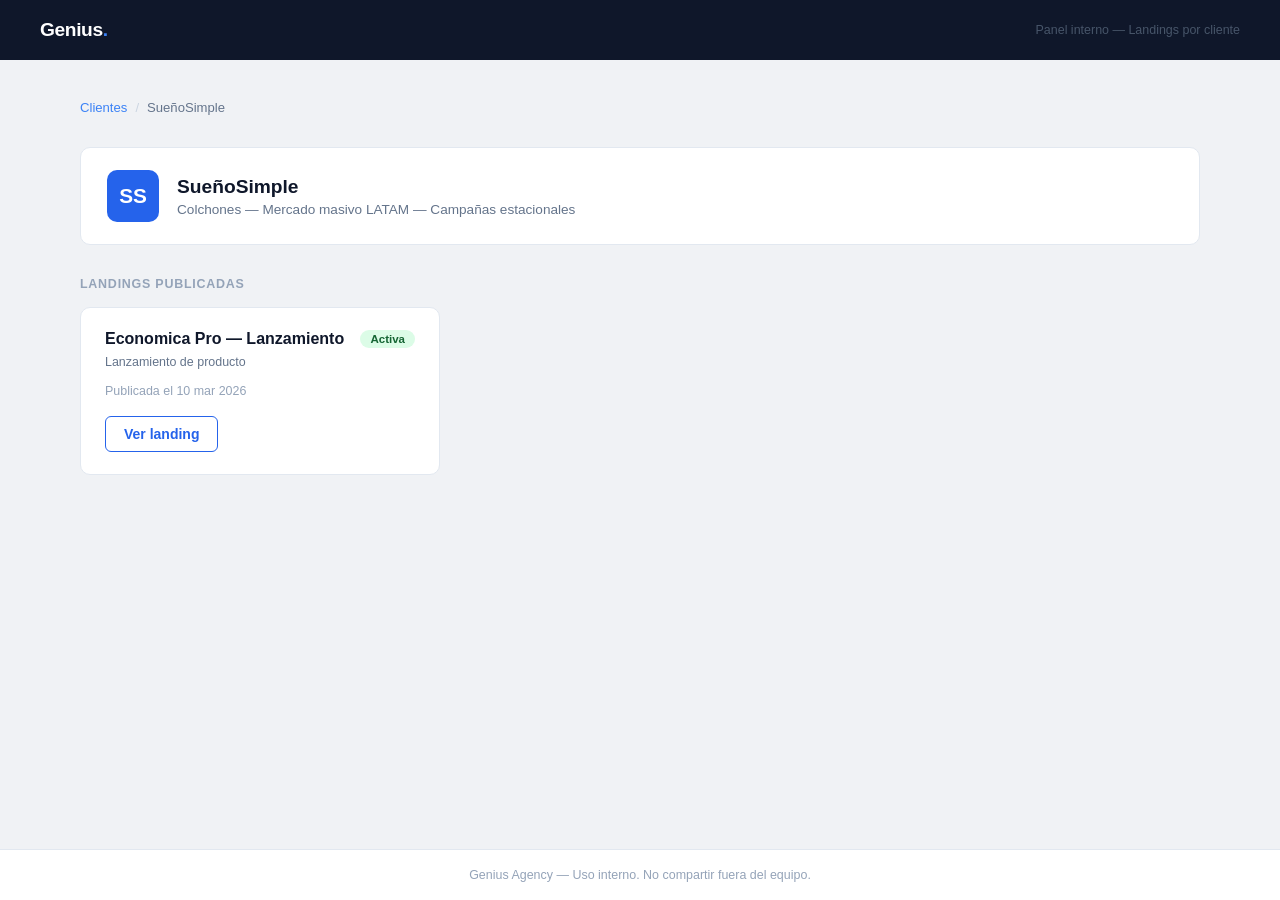
==== suenosimple/index.html @ f40a0f2b "Initial commit" ====
<!DOCTYPE html>
<html lang="es">
<head>
  <meta charset="UTF-8">
  <meta name="viewport" content="width=device-width, initial-scale=1.0">
  <title>SueñoSimple — Landings | Genius</title>
  <link rel="stylesheet" href="../css/styles.css">
</head>
<body>

  <header class="site-header">
    <a href="../index.html" class="brand">Genius<span>.</span></a>
    <span class="header-meta">Panel interno — Landings por cliente</span>
  </header>

  <main>
    <nav class="breadcrumb">
      <a href="../index.html">Clientes</a>
      <span class="sep">/</span>
      <span>SueñoSimple</span>
    </nav>

    <div class="client-info">
      <div class="client-info-avatar av-blue">SS</div>
      <div class="client-info-text">
        <h2>SueñoSimple</h2>
        <p>Colchones &mdash; Mercado masivo LATAM &mdash; Campañas estacionales</p>
      </div>
    </div>

    <p class="section-label">Landings publicadas</p>

    <div class="landing-grid">

      <div class="landing-card">
        <div class="landing-card-top">
          <div>
            <h3>Economica Pro — Lanzamiento</h3>
            <span class="landing-type">Lanzamiento de producto</span>
          </div>
          <span class="badge badge-active">Activa</span>
        </div>
        <p class="landing-date">Publicada el 10 mar 2026</p>
        <a href="landing-economica-pro.html" class="btn btn-outline">Ver landing</a>
      </div>

    </div>
  </main>

  <footer class="site-footer">
    Genius Agency &mdash; Uso interno. No compartir fuera del equipo.
  </footer>

</body>
</html>
---- css/styles.css ----
*, *::before, *::after { box-sizing: border-box; margin: 0; padding: 0; }

body {
  font-family: -apple-system, BlinkMacSystemFont, 'Segoe UI', Roboto, sans-serif;
  background: #f0f2f5;
  color: #0f172a;
  min-height: 100vh;
  display: flex;
  flex-direction: column;
}

/* ─── Header ─────────────────────────────────────── */

.site-header {
  background: #0f172a;
  padding: 0 40px;
  height: 60px;
  display: flex;
  align-items: center;
  justify-content: space-between;
  flex-shrink: 0;
}

.site-header .brand {
  font-size: 1.2rem;
  font-weight: 900;
  color: #fff;
  text-decoration: none;
  letter-spacing: -0.02em;
}

.site-header .brand span { color: #3b82f6; }

.site-header .header-meta {
  font-size: 0.78rem;
  color: #475569;
}

/* ─── Main ────────────────────────────────────────── */

main {
  flex: 1;
  padding: 40px;
  max-width: 1200px;
  margin: 0 auto;
  width: 100%;
}

/* ─── Breadcrumb ──────────────────────────────────── */

.breadcrumb {
  display: flex;
  align-items: center;
  gap: 8px;
  font-size: 0.82rem;
  color: #64748b;
  margin-bottom: 32px;
}

.breadcrumb a {
  color: #3b82f6;
  text-decoration: none;
}

.breadcrumb a:hover { text-decoration: underline; }
.breadcrumb .sep { color: #cbd5e1; }

/* ─── Page header ─────────────────────────────────── */

.page-header {
  margin-bottom: 36px;
}

.page-header h1 {
  font-size: 1.75rem;
  font-weight: 800;
  color: #0f172a;
  margin-bottom: 6px;
}

.page-header p {
  font-size: 0.95rem;
  color: #64748b;
}

/* ─── Client grid ─────────────────────────────────── */

.client-grid {
  display: grid;
  grid-template-columns: repeat(auto-fill, minmax(340px, 1fr));
  gap: 20px;
}

.client-card {
  background: #fff;
  border-radius: 10px;
  border: 1px solid #e2e8f0;
  padding: 26px;
  transition: box-shadow 0.15s;
}

.client-card:hover { box-shadow: 0 4px 20px rgba(0,0,0,0.08); }

.client-card-top {
  display: flex;
  align-items: flex-start;
  justify-content: space-between;
  margin-bottom: 16px;
}

.client-avatar {
  width: 46px;
  height: 46px;
  border-radius: 8px;
  display: flex;
  align-items: center;
  justify-content: center;
  font-size: 1rem;
  font-weight: 900;
  color: #fff;
  flex-shrink: 0;
}

.av-blue  { background: #2563eb; }
.av-slate { background: #334155; }
.av-rose  { background: #e11d48; }

.client-industry {
  font-size: 0.72rem;
  font-weight: 600;
  color: #64748b;
  background: #f1f5f9;
  padding: 3px 9px;
  border-radius: 4px;
  text-transform: uppercase;
  letter-spacing: 0.04em;
}

.client-card h2 {
  font-size: 1.1rem;
  font-weight: 700;
  color: #0f172a;
  margin-bottom: 8px;
}

.client-card p {
  font-size: 0.875rem;
  color: #64748b;
  line-height: 1.6;
  margin-bottom: 18px;
}

.client-stat {
  display: inline-block;
  font-size: 0.78rem;
  font-weight: 600;
  color: #2563eb;
  background: #eff6ff;
  padding: 4px 10px;
  border-radius: 20px;
  margin-bottom: 18px;
}

/* ─── Landing grid ────────────────────────────────── */

.section-label {
  font-size: 0.78rem;
  font-weight: 700;
  text-transform: uppercase;
  letter-spacing: 0.06em;
  color: #94a3b8;
  margin-bottom: 16px;
}

.landing-grid {
  display: grid;
  grid-template-columns: repeat(auto-fill, minmax(300px, 1fr));
  gap: 20px;
}

.landing-card {
  background: #fff;
  border-radius: 10px;
  border: 1px solid #e2e8f0;
  padding: 22px 24px;
  transition: box-shadow 0.15s;
}

.landing-card:hover { box-shadow: 0 4px 20px rgba(0,0,0,0.08); }

.landing-card-top {
  display: flex;
  justify-content: space-between;
  align-items: flex-start;
  margin-bottom: 10px;
}

.landing-card h3 {
  font-size: 1rem;
  font-weight: 700;
  color: #0f172a;
  margin-bottom: 4px;
}

.landing-type {
  font-size: 0.78rem;
  color: #64748b;
}

.landing-date {
  font-size: 0.78rem;
  color: #94a3b8;
  margin-top: 14px;
  margin-bottom: 18px;
}

/* ─── Status badges ───────────────────────────────── */

.badge {
  display: inline-flex;
  align-items: center;
  padding: 3px 10px;
  border-radius: 20px;
  font-size: 0.72rem;
  font-weight: 700;
  white-space: nowrap;
}

.badge-active   { background: #dcfce7; color: #166534; }
.badge-draft    { background: #f1f5f9; color: #475569; }
.badge-inactive { background: #fef9c3; color: #854d0e; }

/* ─── Buttons ─────────────────────────────────────── */

.btn {
  display: inline-block;
  padding: 9px 18px;
  border-radius: 6px;
  font-size: 0.875rem;
  font-weight: 600;
  text-decoration: none;
  cursor: pointer;
  border: none;
  transition: background 0.15s, opacity 0.15s;
}

.btn-primary { background: #2563eb; color: #fff; }
.btn-primary:hover { background: #1d4ed8; }

.btn-outline {
  background: transparent;
  color: #2563eb;
  border: 1.5px solid #2563eb;
}

.btn-outline:hover { background: #eff6ff; }

/* ─── Client info bar ─────────────────────────────── */

.client-info {
  display: flex;
  align-items: center;
  gap: 18px;
  padding: 22px 26px;
  background: #fff;
  border-radius: 10px;
  border: 1px solid #e2e8f0;
  margin-bottom: 32px;
}

.client-info-avatar {
  width: 52px;
  height: 52px;
  border-radius: 10px;
  display: flex;
  align-items: center;
  justify-content: center;
  font-size: 1.3rem;
  font-weight: 900;
  color: #fff;
  flex-shrink: 0;
}

.client-info-text h2 {
  font-size: 1.2rem;
  font-weight: 800;
  color: #0f172a;
  margin-bottom: 4px;
}

.client-info-text p {
  font-size: 0.85rem;
  color: #64748b;
}

/* ─── Footer ──────────────────────────────────────── */

.site-footer {
  text-align: center;
  padding: 18px 40px;
  font-size: 0.78rem;
  color: #94a3b8;
  border-top: 1px solid #e2e8f0;
  background: #fff;
}
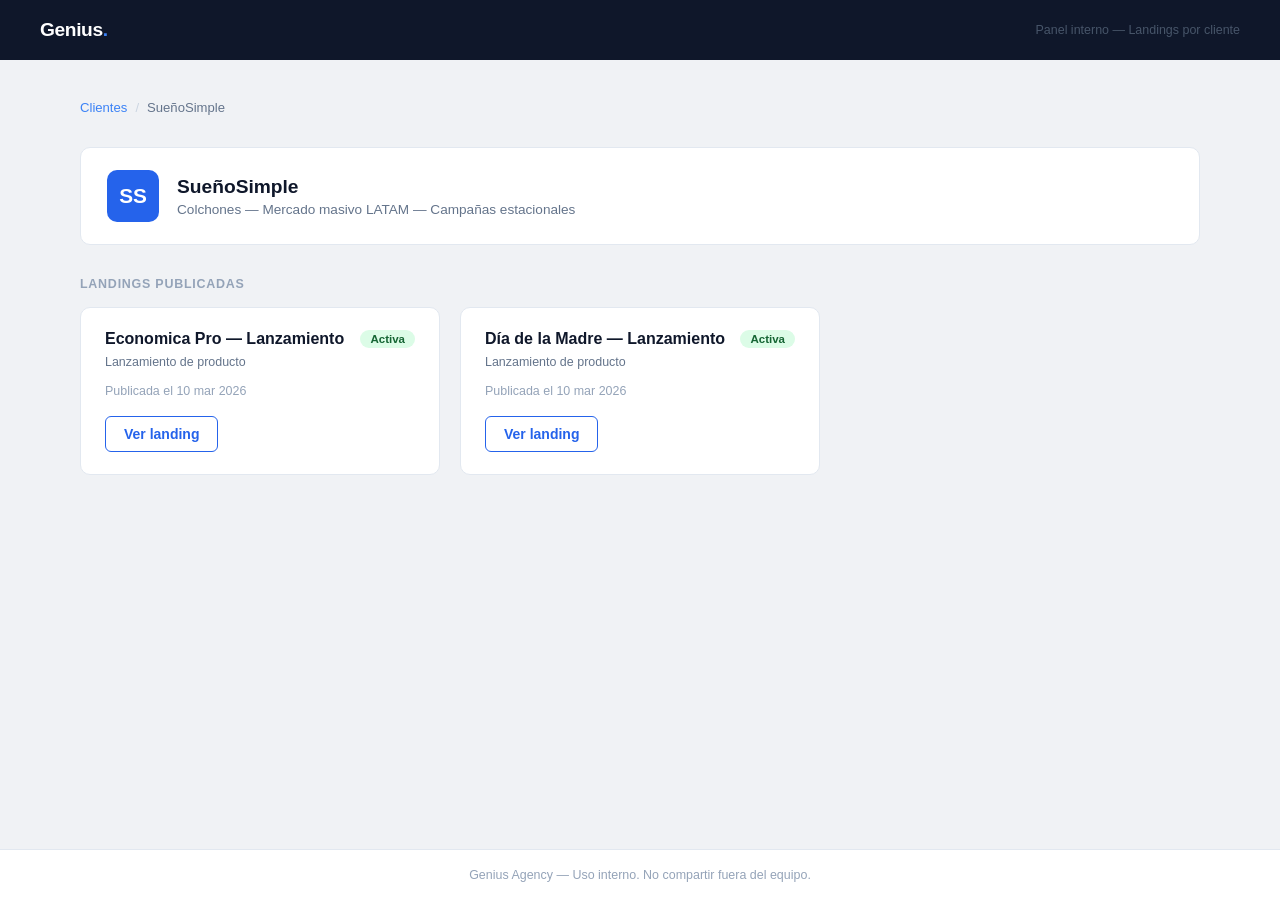
==== commit 89da20c6: "feat: Agregando landig dia de la madre como card" ====
--- a/suenosimple/index.html
+++ b/suenosimple/index.html
@@ -41,7 +41,19 @@
           <span class="badge badge-active">Activa</span>
         </div>
         <p class="landing-date">Publicada el 10 mar 2026</p>
-        <a href="landing-economica-pro.html" class="btn btn-outline">Ver landing</a>
+        <a href="economica-pro.html" class="btn btn-outline">Ver landing</a>
+      </div>
+
+      <div class="landing-card">
+        <div class="landing-card-top">
+          <div>
+            <h3>Día de la Madre — Lanzamiento</h3>
+            <span class="landing-type">Lanzamiento de producto</span>
+          </div>
+          <span class="badge badge-active">Activa</span>
+        </div>
+        <p class="landing-date">Publicada el 10 mar 2026</p>
+        <a href="diamadre.html" class="btn btn-outline">Ver landing</a>
       </div>
 
     </div>
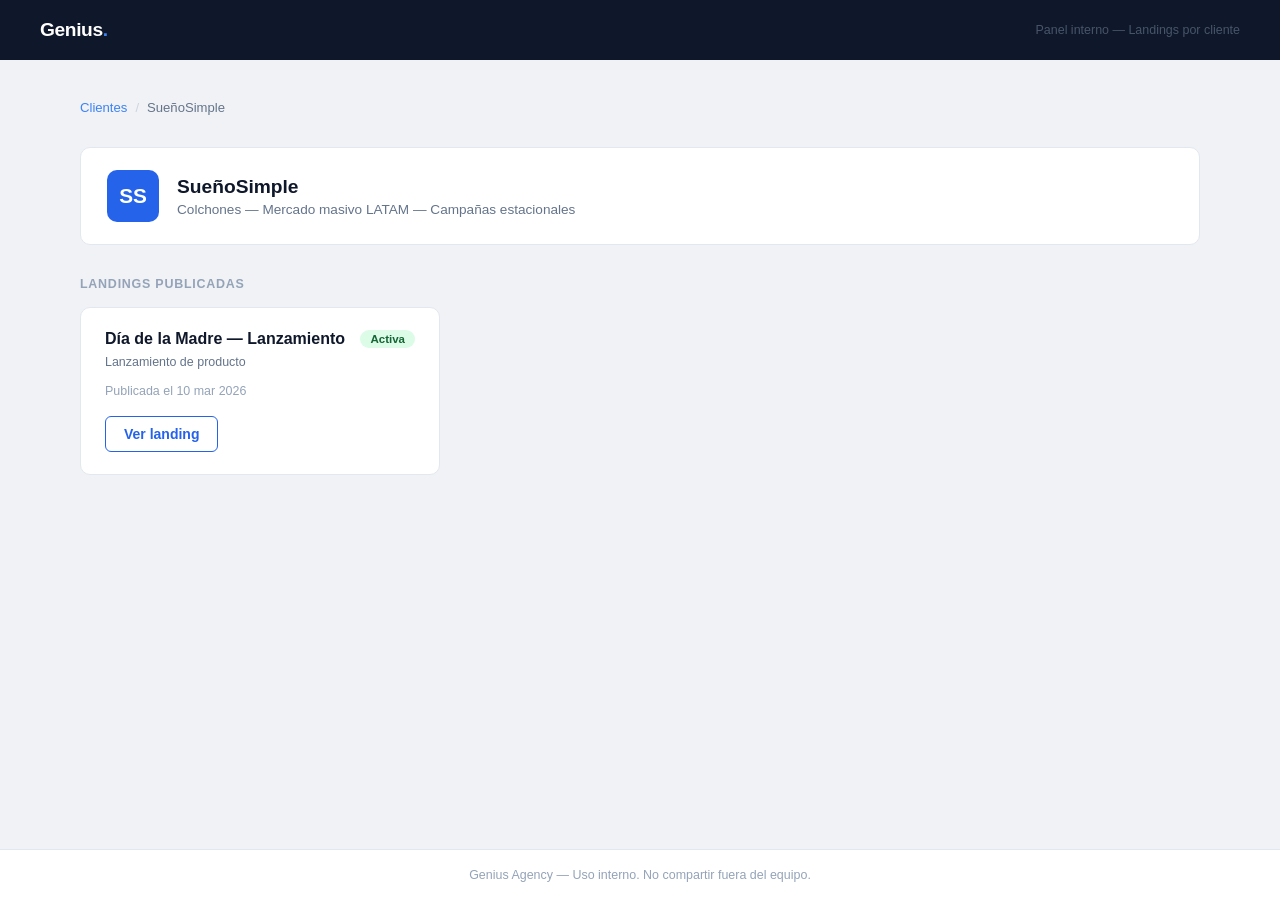
==== commit 4ee5c39c: "fix: quitar página inactiva" ====
--- a/suenosimple/index.html
+++ b/suenosimple/index.html
@@ -32,7 +32,7 @@
 
     <div class="landing-grid">
 
-      <div class="landing-card">
+      <!-- <div class="landing-card">
         <div class="landing-card-top">
           <div>
             <h3>Economica Pro — Lanzamiento</h3>
@@ -42,7 +42,7 @@
         </div>
         <p class="landing-date">Publicada el 10 mar 2026</p>
         <a href="economica-pro.html" class="btn btn-outline">Ver landing</a>
-      </div>
+      </div> -->
 
       <div class="landing-card">
         <div class="landing-card-top">
